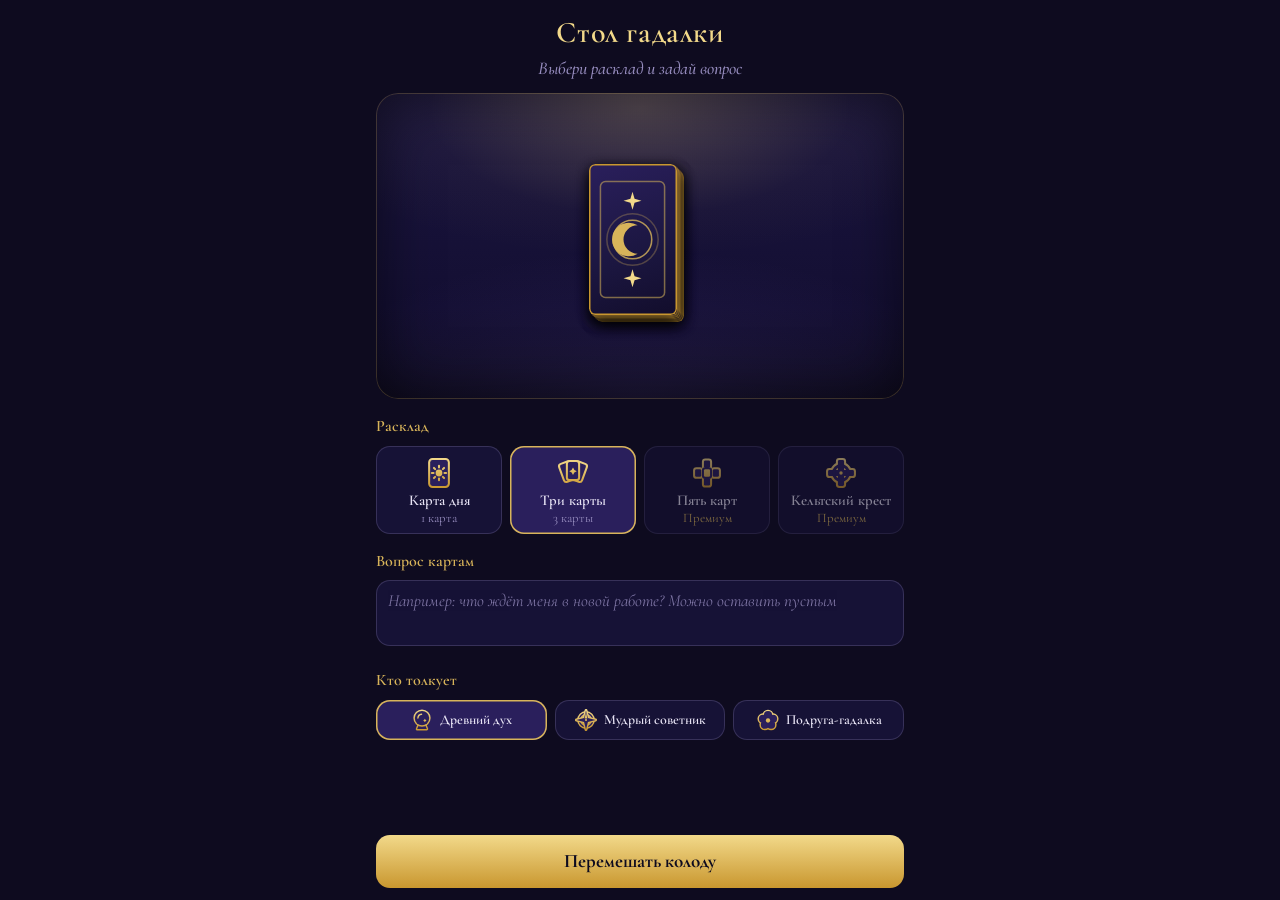
==== index.html @ 1f590b60 "Стол гадалки: Mini App для TarotAI Co-Authored-By: Claude Opus 5.5 (1M context) <noreply@anthropic.c" ====
<!doctype html>
<html lang="ru">
<head>
  <meta charset="utf-8">
  <meta name="viewport" content="width=device-width, initial-scale=1, viewport-fit=cover, user-scalable=no">
  <meta name="color-scheme" content="dark">
  <meta name="theme-color" content="#0E0B1F">
  <title>Стол гадалки</title>
  <link rel="icon" href="icons/three.svg">
  <script src="https://telegram.org/js/telegram-web-app.js?57"></script>
  <link rel="preconnect" href="https://fonts.googleapis.com">
  <link rel="preconnect" href="https://fonts.gstatic.com" crossorigin>
  <link href="https://fonts.googleapis.com/css2?family=Cormorant+Garamond:ital,wght@0,500;0,600;0,700;1,500&display=swap&subset=cyrillic" rel="stylesheet">
  <link rel="stylesheet" href="style.css">
</head>
<body>
  <main class="app" id="app" data-stage="setup">
    <header class="top">
      <h1>Стол гадалки</h1>
      <p class="hint" id="hint" aria-live="polite">Выбери расклад и задай вопрос</p>
    </header>

    <section class="table" id="table" aria-label="Стол">
      <div class="candle" aria-hidden="true"></div>
      <div class="deck" id="deck" aria-hidden="true"></div>
      <div class="slots" id="slots"></div>
      <div class="fan" id="fan" role="group" aria-label="Колода веером"></div>
    </section>

    <p class="note" id="note" hidden></p>

    <section class="panel setup" id="setup">
      <fieldset class="spreads" id="spreads">
        <legend>Расклад</legend>
      </fieldset>

      <label class="question">
        <span class="legend">Вопрос картам</span>
        <textarea id="question" rows="2" maxlength="400"
                  placeholder="Например: что ждёт меня в новой работе? Можно оставить пустым"></textarea>
      </label>

      <fieldset class="personas" id="personas">
        <legend>Кто толкует</legend>
      </fieldset>
    </section>

    <section class="panel reading" id="reading" aria-live="polite">
      <ol class="drawn" id="drawn"></ol>
    </section>

    <div class="bar" id="bar">
      <button class="primary" id="primary" type="button"></button>
    </div>
  </main>

  <div class="zoom" id="zoom" hidden>
    <div class="zoom-card" id="zoom-card"></div>
    <div class="zoom-text">
      <p class="zoom-pos" id="zoom-pos"></p>
      <h2 id="zoom-name"></h2>
      <p class="zoom-keys" id="zoom-keys"></p>
    </div>
    <button class="zoom-close" id="zoom-close" type="button">Вернуться к столу</button>
  </div>

  <script src="app.js" type="module"></script>
</body>
</html>
---- style.css ----
/* «Ночная мистика»: same palette as bot/design.py. The table is always dark, whatever the Telegram theme. */
:root {
  --night: #0E0B1F;
  --indigo: #1B1640;
  --violet: #2A1F5C;
  --gold: #D8B45A;
  --gold-light: #F2D98A;
  --gold-deep: #C9972F;
  --moon: #E8E4F5;
  --muted: #968CBE;
  --accent: #9B7BFF;            /* persona glow, set from app.js */
  --serif: "Cormorant Garamond", "Cormorant", Georgia, "Times New Roman", serif;
  --gutter: 16px;
  --radius-card: 7%;
  --vh: var(--tg-viewport-stable-height, 100dvh);
  --back-art: url("data:image/svg+xml,%3Csvg xmlns='http://www.w3.org/2000/svg' viewBox='0 0 60 100'%3E%3Cg fill='none' stroke='%23D8B45A' stroke-width='1.2'%3E%3Crect x='5' y='5' width='50' height='90' rx='4' opacity='.55'/%3E%3Ccircle cx='30' cy='50' r='15' opacity='.8'/%3E%3Ccircle cx='30' cy='50' r='20' opacity='.3'/%3E%3C/g%3E%3Cpath d='M34 39a11 11 0 1 0 0 22a13 13 0 1 1 0-22z' fill='%23D8B45A'/%3E%3Cpath d='M30 13l1.6 5.4L37 20l-5.4 1.6L30 27l-1.6-5.4L23 20l5.4-1.6zM30 73l1.6 5.4L37 80l-5.4 1.6L30 87l-1.6-5.4L23 80l5.4-1.6z' fill='%23F2D98A'/%3E%3C/svg%3E");
}

* { box-sizing: border-box; }

html, body {
  margin: 0;
  background: var(--night);
  color: var(--moon);
  font-family: var(--serif);
  font-size: 18px;
  line-height: 1.4;
  -webkit-tap-highlight-color: transparent;
  overscroll-behavior: none;
}

button, textarea { font: inherit; color: inherit; }

.app {
  min-height: var(--vh);
  display: flex;
  flex-direction: column;
  padding: 12px 0 calc(12px + env(safe-area-inset-bottom));
}

/* ---- header ---- */
.top { padding: 0 var(--gutter); text-align: center; }
.top h1 {
  margin: 0;
  font-size: 30px;
  font-weight: 600;
  letter-spacing: .02em;
  color: var(--gold-light);
}
.hint {
  margin: 2px 0 0;
  min-height: 1.4em;
  color: var(--muted);
  font-style: italic;
  font-weight: 500;
}

/* ---- the table: velvet cloth lit by one candle ---- */
.table {
  position: relative;
  margin: 12px var(--gutter) 0;
  height: 34vh;
  min-height: 210px;
  border-radius: 22px;
  background:
    radial-gradient(120% 90% at 50% 0%, rgba(216, 180, 90, .10), transparent 60%),
    radial-gradient(90% 70% at 50% 100%, rgba(155, 123, 255, .10), transparent 70%),
    linear-gradient(180deg, var(--indigo), #140F33 70%, var(--night));
  box-shadow: inset 0 0 0 1px rgba(216, 180, 90, .22), inset 0 0 60px rgba(0, 0, 0, .55);
  overflow: hidden;
  transition: height .5s cubic-bezier(.2, .8, .2, 1);
}
.app:not([data-stage="setup"]) .table { height: calc(var(--vh) - 180px); min-height: 360px; }
.app[data-stage="reveal"] .table { min-height: 0; } /* app.js fits it to the spread */

.candle {
  position: absolute; inset: -30% 10% auto; height: 70%;
  background: radial-gradient(closest-side, rgba(242, 217, 138, .16), transparent);
  pointer-events: none;
  animation: flicker 5s ease-in-out infinite;
}
@keyframes flicker { 0%, 100% { opacity: .85; } 40% { opacity: 1; } 55% { opacity: .75; } 70% { opacity: .95; } }

/* ---- cards ---- */
.card {
  position: absolute;
  width: var(--w, 64px);
  aspect-ratio: 350 / 600;
  perspective: 900px;
  transition: left .45s cubic-bezier(.2, .8, .2, 1), top .45s cubic-bezier(.2, .8, .2, 1),
              width .45s cubic-bezier(.2, .8, .2, 1), transform .45s cubic-bezier(.2, .8, .2, 1), opacity .3s;
}
.card-inner {
  position: absolute; inset: 0;
  transform-style: preserve-3d;
  transition: transform .8s cubic-bezier(.3, 1.4, .5, 1);
}
.card.open .card-inner { transform: rotateY(180deg); }
.face {
  position: absolute; inset: 0;
  border-radius: var(--radius-card) / calc(var(--radius-card) * 350 / 600);
  backface-visibility: hidden;
  -webkit-backface-visibility: hidden;
  overflow: hidden;
}
.face.back {
  background: var(--back-art) center / 88% auto no-repeat, linear-gradient(160deg, var(--violet), var(--indigo) 60%, #120D2B);
  box-shadow: inset 0 0 0 1.5px var(--gold-deep), 0 4px 14px rgba(0, 0, 0, .45);
}
.face.front {
  transform: rotateY(180deg);
  background: var(--night);
  box-shadow: 0 0 0 1.5px var(--gold), 0 0 22px color-mix(in srgb, var(--accent) 55%, transparent);
}
.face.front img { width: 100%; height: 100%; object-fit: cover; display: block; }
.card.reversed .face.front img { transform: rotate(180deg); }

/* setup: a squared deck in the middle of the table */
.deck { position: absolute; left: 50%; top: 50%; width: 0; height: 0; }
.deck .card { --w: 88px; left: -44px; top: -75px; }
.deck.riffle .card:nth-child(odd) { animation: riffle-l .6s ease-in-out 2; }
.deck.riffle .card:nth-child(even) { animation: riffle-r .6s ease-in-out 2; }
@keyframes riffle-l { 50% { transform: translateX(-58px) rotate(-9deg); } }
@keyframes riffle-r { 50% { transform: translateX(58px) rotate(9deg); } }
.app:not([data-stage="setup"]):not([data-stage="shuffle"]) .deck { opacity: 0; pointer-events: none; }
.deck { transition: opacity .4s; }

/* the fan along the bottom edge of the table */
.fan { position: absolute; left: 0; right: 0; bottom: 0; height: 150px; pointer-events: none; }
.fan .card {
  --w: 62px;
  left: calc(50% - 31px);
  top: 26px;
  transform-origin: 50% 330%;
  cursor: pointer;
  pointer-events: auto;
}
.fan .card:focus-visible { outline: none; }
.fan .card:focus-visible .face.back { box-shadow: inset 0 0 0 1.5px var(--gold-deep), 0 0 0 3px var(--gold-light); }
@media (hover: hover) { .fan .card:hover { top: 12px; } }

/* spread positions */
.slots { position: absolute; inset: 0; }
.slot {
  position: absolute;
  border-radius: 8px;
  border: 1px dashed rgba(216, 180, 90, .35);
  transition: left .45s, top .45s, width .45s, height .45s;
}
.slot.next { border-color: var(--gold-light); box-shadow: 0 0 16px rgba(242, 217, 138, .25); }
.slot.cross { transform: rotate(90deg); }
.slot-label {
  position: absolute; left: 50%; transform: translateX(-50%);
  white-space: nowrap;
  font-size: 14px; font-weight: 600; color: var(--muted);
  transition: left .45s, top .45s, color .3s;
  pointer-events: none;
}
.slot-label.open { color: var(--gold-light); }
.slot-num {
  position: absolute;
  min-width: 20px; height: 20px; padding: 0 5px;
  border-radius: 10px;
  background: var(--night); color: var(--gold-light);
  box-shadow: 0 0 0 1px var(--gold-deep);
  font-size: 13px; font-weight: 700; line-height: 20px; text-align: center;
  pointer-events: none;
  z-index: 4;
  transition: left .45s, top .45s;
}
.slots .card { cursor: pointer; z-index: 2; }
.slots .card.cross { transform: rotate(90deg); z-index: 3; }
.slots .card:focus-visible { outline: 2px solid var(--gold-light); outline-offset: 3px; border-radius: 6px; }

/* ---- panels ---- */
.panel { padding: 16px var(--gutter) 8px; }
.app:not([data-stage="setup"]) .setup { display: none; }
.app:not([data-stage="reveal"]):not([data-stage="done"]) .reading { display: none; }

fieldset { border: 0; margin: 0 0 16px; padding: 0; min-width: 0; }
legend, .legend {
  display: block;
  padding: 0;
  margin-bottom: 8px;
  font-size: 16px; font-weight: 600;
  color: var(--gold);
}

.spreads-row { display: grid; grid-template-columns: repeat(4, 1fr); gap: 8px; }
.opt {
  position: relative;
  display: flex; flex-direction: column; align-items: center; gap: 2px;
  padding: 10px 4px 8px;
  border-radius: 14px;
  background: rgba(27, 22, 64, .7);
  box-shadow: inset 0 0 0 1px rgba(150, 140, 190, .25);
  text-align: center; line-height: 1.15;
  cursor: pointer;
  transition: box-shadow .2s, background .2s;
}
.opt input { position: absolute; opacity: 0; pointer-events: none; }
.opt img { width: 34px; height: 34px; }
.opt .name { font-size: 15px; font-weight: 600; }
.opt .sub { font-size: 13px; color: var(--muted); }
.opt:has(input:checked) { background: var(--violet); box-shadow: inset 0 0 0 1.5px var(--gold); }
.opt:has(input:focus-visible) { box-shadow: inset 0 0 0 1.5px var(--gold), 0 0 0 3px rgba(242, 217, 138, .45); }
.opt.locked { opacity: .55; cursor: not-allowed; }
.opt.locked .sub { color: var(--gold); }

.personas-row { display: grid; grid-template-columns: repeat(3, 1fr); gap: 8px; }
.personas-row .opt { flex-direction: row; justify-content: center; gap: 6px; padding: 8px 6px; }
.personas-row .opt img { width: 24px; height: 24px; flex: none; }
.personas-row .opt .name { font-size: 14px; text-align: left; }

.question { display: block; margin-bottom: 16px; }
textarea {
  width: 100%;
  resize: none;
  padding: 10px 12px;
  border: 0; border-radius: 14px;
  background: rgba(27, 22, 64, .7);
  box-shadow: inset 0 0 0 1px rgba(150, 140, 190, .25);
  font-size: 17px; line-height: 1.35;
  outline: none;
}
textarea::placeholder { color: var(--muted); opacity: .8; font-style: italic; }
textarea:focus { box-shadow: inset 0 0 0 1.5px var(--gold); }

/* revealed cards, in position order */
.drawn { list-style: none; margin: 0; padding: 0; display: grid; gap: 10px; }
.drawn li { display: grid; grid-template-columns: 26px 1fr; gap: 0 6px; }
.drawn .n { grid-row: span 2; color: var(--gold); font-weight: 700; text-align: right; }
.drawn .t { font-weight: 600; }
.drawn .t em { color: var(--muted); font-weight: 500; }
.drawn .k { color: var(--muted); font-size: 16px; }
.drawn li.hidden .t { color: var(--muted); font-style: italic; font-weight: 500; }

.note {
  margin: 12px var(--gutter) 0;
  padding: 12px 14px;
  border-radius: 14px;
  background: rgba(42, 31, 92, .6);
  box-shadow: inset 0 0 0 1px rgba(216, 180, 90, .35);
  text-align: center;
}

/* own button — used only when the page is opened outside Telegram */
.bar {
  position: sticky; bottom: 0;
  margin-top: auto;
  padding: 20px var(--gutter) 0;
  background: linear-gradient(transparent, var(--night) 22px);
}
.bar[hidden] { display: none; }
.primary {
  width: 100%;
  padding: 13px 16px;
  border: 0; border-radius: 14px;
  background: linear-gradient(180deg, var(--gold-light), var(--gold-deep));
  color: var(--night);
  font-size: 19px; font-weight: 700;
  cursor: pointer;
}
.primary:disabled { opacity: .45; cursor: default; }
.primary:focus-visible { outline: 2px solid var(--moon); outline-offset: 3px; }

/* ---- a card up close ---- */
.zoom {
  position: fixed; inset: 0; z-index: 10;
  display: flex; flex-direction: column; align-items: center; justify-content: center; gap: 14px;
  padding: 24px var(--gutter);
  background: rgba(14, 11, 31, .94);
  backdrop-filter: blur(6px);
}
.zoom[hidden] { display: none; }
.zoom-card { width: min(62vw, 250px); aspect-ratio: 350 / 600; }
.zoom-card img {
  width: 100%; height: 100%; object-fit: cover; border-radius: 12px;
  box-shadow: 0 0 0 1.5px var(--gold), 0 0 40px color-mix(in srgb, var(--accent) 60%, transparent);
}
.zoom-card.reversed img { transform: rotate(180deg); }
.zoom-text { text-align: center; max-width: 34ch; }
.zoom-pos { margin: 0; color: var(--gold); font-weight: 600; }
.zoom-text h2 { margin: 0; font-size: 26px; font-weight: 600; color: var(--gold-light); line-height: 1.15; }
.zoom-keys { margin: 6px 0 0; color: var(--moon); }
.zoom-close {
  margin-top: 4px; padding: 8px 18px;
  border: 0; border-radius: 12px;
  background: transparent; box-shadow: inset 0 0 0 1px rgba(216, 180, 90, .5);
  color: var(--gold-light); font-size: 17px; font-weight: 600;
  cursor: pointer;
}

@media (prefers-reduced-motion: reduce) {
  .candle, .deck.riffle .card { animation: none !important; }
  .card, .slot, .slot-label, .slot-num, .table { transition-duration: .01s !important; }
  .card-inner { transition: transform .25s ease; }
}

@media (min-width: 560px) {
  .app { max-width: 560px; margin: 0 auto; }
}
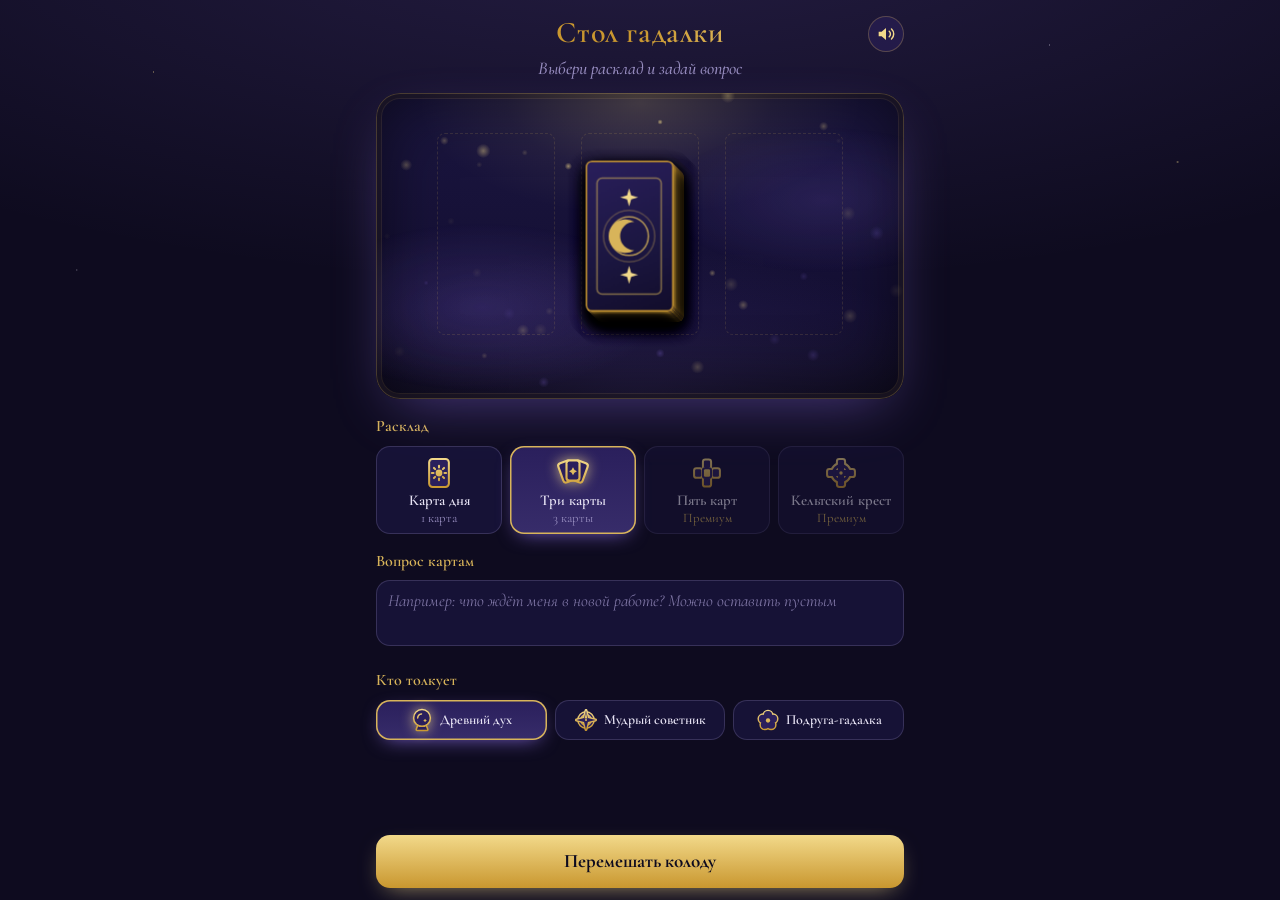
==== commit 8b896d28: "Table ritual: riffle and cut, finger-scrub fan, arc flights with sparks, 3D flips with glint and hol" ====
--- a/index.html
+++ b/index.html
@@ -11,20 +11,30 @@
   <link rel="preconnect" href="https://fonts.googleapis.com">
   <link rel="preconnect" href="https://fonts.gstatic.com" crossorigin>
   <link href="https://fonts.googleapis.com/css2?family=Cormorant+Garamond:ital,wght@0,500;0,600;0,700;1,500&display=swap&subset=cyrillic" rel="stylesheet">
-  <link rel="stylesheet" href="style.css">
+  <link rel="stylesheet" href="style.css?v=4">
 </head>
 <body>
   <main class="app" id="app" data-stage="setup">
     <header class="top">
       <h1>Стол гадалки</h1>
       <p class="hint" id="hint" aria-live="polite">Выбери расклад и задай вопрос</p>
+      <button class="sound" id="sound" type="button" aria-pressed="true" aria-label="Звук">
+        <svg viewBox="0 0 24 24" aria-hidden="true">
+          <path d="M4 9.5h3.2L12 5.5v13l-4.8-4H4z" fill="currentColor"/>
+          <path class="wave" d="M15.5 9a4 4 0 0 1 0 6M18 6.5a7.5 7.5 0 0 1 0 11" fill="none" stroke="currentColor" stroke-width="1.6" stroke-linecap="round"/>
+          <path class="mute" d="M16 9.5l5 5m0-5l-5 5" fill="none" stroke="currentColor" stroke-width="1.6" stroke-linecap="round"/>
+        </svg>
+      </button>
     </header>
 
     <section class="table" id="table" aria-label="Стол">
+      <div class="aura" aria-hidden="true"></div>
       <div class="candle" aria-hidden="true"></div>
+      <canvas class="motes" id="motes" aria-hidden="true"></canvas>
+      <svg class="lines" id="lines" aria-hidden="true"></svg>
       <div class="deck" id="deck" aria-hidden="true"></div>
       <div class="slots" id="slots"></div>
-      <div class="fan" id="fan" role="group" aria-label="Колода веером"></div>
+      <div class="fan" id="fan" role="group" aria-label="Колода веером: веди пальцем и отпусти на своей карте"></div>
     </section>
 
     <p class="note" id="note" hidden></p>
@@ -54,6 +64,8 @@
     </div>
   </main>
 
+  <canvas class="sparks" id="sparks" aria-hidden="true"></canvas>
+
   <div class="zoom" id="zoom" hidden>
     <div class="zoom-card" id="zoom-card"></div>
     <div class="zoom-text">
@@ -64,6 +76,6 @@
     <button class="zoom-close" id="zoom-close" type="button">Вернуться к столу</button>
   </div>
 
-  <script src="app.js" type="module"></script>
+  <script src="app.js?v=4" type="module"></script>
 </body>
 </html>
--- a/style.css
+++ b/style.css
@@ -1,4 +1,10 @@
 /* «Ночная мистика»: same palette as bot/design.py. The table is always dark, whatever the Telegram theme. */
+@property --accent {
+  syntax: "<color>";
+  inherits: true;
+  initial-value: #9B7BFF;
+}
+
 :root {
   --night: #0E0B1F;
   --indigo: #1B1640;
@@ -8,26 +14,47 @@
   --gold-deep: #C9972F;
   --moon: #E8E4F5;
   --muted: #968CBE;
-  --accent: #9B7BFF;            /* persona glow, set from app.js */
+  --accent: #9B7BFF;            /* persona colour, set from app.js; animates thanks to @property */
+  --tilt-x: 0deg;               /* phone tilt, set from app.js while cards are open */
+  --tilt-y: 0deg;
+  --foil: 50%;
   --serif: "Cormorant Garamond", "Cormorant", Georgia, "Times New Roman", serif;
   --gutter: 16px;
-  --radius-card: 7%;
   --vh: var(--tg-viewport-stable-height, 100dvh);
+  --ease-out: cubic-bezier(.2, .8, .2, 1);
   --back-art: url("data:image/svg+xml,%3Csvg xmlns='http://www.w3.org/2000/svg' viewBox='0 0 60 100'%3E%3Cg fill='none' stroke='%23D8B45A' stroke-width='1.2'%3E%3Crect x='5' y='5' width='50' height='90' rx='4' opacity='.55'/%3E%3Ccircle cx='30' cy='50' r='15' opacity='.8'/%3E%3Ccircle cx='30' cy='50' r='20' opacity='.3'/%3E%3C/g%3E%3Cpath d='M34 39a11 11 0 1 0 0 22a13 13 0 1 1 0-22z' fill='%23D8B45A'/%3E%3Cpath d='M30 13l1.6 5.4L37 20l-5.4 1.6L30 27l-1.6-5.4L23 20l5.4-1.6zM30 73l1.6 5.4L37 80l-5.4 1.6L30 87l-1.6-5.4L23 80l5.4-1.6z' fill='%23F2D98A'/%3E%3C/svg%3E");
+  transition: --accent .9s ease;
 }
 
 * { box-sizing: border-box; }
 
 html, body {
   margin: 0;
-  background: var(--night);
   color: var(--moon);
   font-family: var(--serif);
   font-size: 18px;
   line-height: 1.4;
   -webkit-tap-highlight-color: transparent;
+  -webkit-user-select: none;
+  user-select: none;
   overscroll-behavior: none;
 }
+html {
+  background: var(--night);
+}
+body {
+  min-height: 100vh;
+  /* a faint sky: a few fixed stars around the table */
+  background:
+    radial-gradient(1px 1px at 12% 8%, rgba(242, 217, 138, .7), transparent),
+    radial-gradient(1px 1px at 82% 5%, rgba(232, 228, 245, .6), transparent),
+    radial-gradient(1.5px 1.5px at 92% 18%, rgba(242, 217, 138, .5), transparent),
+    radial-gradient(1px 1px at 6% 30%, rgba(232, 228, 245, .45), transparent),
+    radial-gradient(1px 1px at 70% 12%, rgba(232, 228, 245, .4), transparent),
+    radial-gradient(120% 60% at 50% -10%, color-mix(in srgb, var(--accent) 16%, transparent), transparent 70%),
+    var(--night);
+}
+textarea { -webkit-user-select: text; user-select: text; }
 
 button, textarea { font: inherit; color: inherit; }
 
@@ -39,143 +66,253 @@
 }
 
 /* ---- header ---- */
-.top { padding: 0 var(--gutter); text-align: center; }
+.top { position: relative; padding: 0 var(--gutter); text-align: center; }
+.top h1 { margin: 0 44px !important; }
 .top h1 {
   margin: 0;
   font-size: 30px;
   font-weight: 600;
   letter-spacing: .02em;
-  color: var(--gold-light);
-}
+  background: linear-gradient(100deg, var(--gold-deep) 20%, var(--gold-light) 40%, #FFF6D6 50%, var(--gold-light) 60%, var(--gold-deep) 80%);
+  background-size: 250% 100%;
+  -webkit-background-clip: text;
+  background-clip: text;
+  color: transparent;
+  animation: shimmer 7s linear infinite;
+}
+@keyframes shimmer { from { background-position: 100% 0; } to { background-position: -150% 0; } }
 .hint {
   margin: 2px 0 0;
   min-height: 1.4em;
   color: var(--muted);
   font-style: italic;
   font-weight: 500;
-}
+  transition: opacity .25s;
+  text-wrap: balance;
+}
+.hint.fade { opacity: 0; }
+.sound {
+  position: absolute; right: var(--gutter); top: 4px;
+  width: 36px; height: 36px; padding: 7px;
+  border: 0; border-radius: 50%;
+  background: rgba(42, 31, 92, .55);
+  box-shadow: inset 0 0 0 1px rgba(216, 180, 90, .3);
+  color: var(--gold-light);
+  cursor: pointer;
+}
+.sound svg { width: 100%; height: 100%; display: block; }
+.sound .mute { display: none; }
+.sound[aria-pressed="false"] { color: var(--muted); }
+.sound[aria-pressed="false"] .wave { display: none; }
+.sound[aria-pressed="false"] .mute { display: inline; }
+.sound:focus-visible { outline: 2px solid var(--gold-light); outline-offset: 2px; }
 
 /* ---- the table: velvet cloth lit by one candle ---- */
 .table {
   position: relative;
   margin: 12px var(--gutter) 0;
   height: 34vh;
-  min-height: 210px;
-  border-radius: 22px;
+  min-height: 220px;
+  border-radius: 24px;
   background:
-    radial-gradient(120% 90% at 50% 0%, rgba(216, 180, 90, .10), transparent 60%),
-    radial-gradient(90% 70% at 50% 100%, rgba(155, 123, 255, .10), transparent 70%),
+    radial-gradient(90% 70% at 50% 100%, color-mix(in srgb, var(--accent) 14%, transparent), transparent 70%),
     linear-gradient(180deg, var(--indigo), #140F33 70%, var(--night));
-  box-shadow: inset 0 0 0 1px rgba(216, 180, 90, .22), inset 0 0 60px rgba(0, 0, 0, .55);
+  box-shadow:
+    inset 0 0 0 1px rgba(216, 180, 90, .25),
+    inset 0 0 0 5px rgba(14, 11, 31, .6),
+    inset 0 0 0 6px rgba(216, 180, 90, .12),
+    inset 0 0 70px rgba(0, 0, 0, .6),
+    0 20px 60px -20px color-mix(in srgb, var(--accent) 45%, transparent);
   overflow: hidden;
-  transition: height .5s cubic-bezier(.2, .8, .2, 1);
-}
-.app:not([data-stage="setup"]) .table { height: calc(var(--vh) - 180px); min-height: 360px; }
-.app[data-stage="reveal"] .table { min-height: 0; } /* app.js fits it to the spread */
+  isolation: isolate;
+  opacity: 0;
+  transform: translateY(14px) scale(.98);
+  transition: height .6s var(--ease-out), opacity .9s ease, transform .9s var(--ease-out), box-shadow .9s;
+}
+.app.lit .table { opacity: 1; transform: none; }
+.app:not([data-stage="setup"]) .table { height: calc(var(--vh) - 170px); min-height: 380px; }
+.app[data-stage="reveal"] .table, .app[data-stage="sending"] .table { min-height: 0; } /* app.js fits it */
+
+.aura {
+  position: absolute; inset: 0;
+  background:
+    radial-gradient(50% 40% at 20% 70%, color-mix(in srgb, var(--accent) 22%, transparent), transparent 70%),
+    radial-gradient(45% 35% at 85% 35%, color-mix(in srgb, var(--accent) 16%, transparent), transparent 70%);
+  opacity: .8;
+  animation: aura 14s ease-in-out infinite alternate;
+  pointer-events: none;
+}
+@keyframes aura { from { transform: translate(-4%, 2%) scale(1); } to { transform: translate(4%, -3%) scale(1.12); } }
 
 .candle {
-  position: absolute; inset: -30% 10% auto; height: 70%;
-  background: radial-gradient(closest-side, rgba(242, 217, 138, .16), transparent);
-  pointer-events: none;
-  animation: flicker 5s ease-in-out infinite;
-}
-@keyframes flicker { 0%, 100% { opacity: .85; } 40% { opacity: 1; } 55% { opacity: .75; } 70% { opacity: .95; } }
+  position: absolute; inset: -34% 8% auto; height: 74%;
+  background: radial-gradient(closest-side, rgba(242, 217, 138, .2), rgba(242, 217, 138, .05) 60%, transparent);
+  pointer-events: none;
+  opacity: 0;
+  transition: opacity 1.4s ease .2s;
+}
+.app.lit .candle { opacity: 1; animation: flicker 5s ease-in-out infinite 1.6s; }
+@keyframes flicker { 0%, 100% { opacity: .85; } 35% { opacity: 1; } 52% { opacity: .72; } 70% { opacity: .95; } }
+
+.motes { position: absolute; inset: 0; width: 100%; height: 100%; pointer-events: none; }
+.sparks { position: fixed; inset: 0; width: 100vw; height: 100vh; pointer-events: none; z-index: 20; }
+
+.lines { position: absolute; inset: 0; width: 100%; height: 100%; pointer-events: none; z-index: 1; overflow: visible; }
+.lines path {
+  fill: none; stroke: var(--gold-light); stroke-width: 1.2; stroke-linecap: round; opacity: .75;
+  filter: drop-shadow(0 0 4px rgba(242, 217, 138, .9));
+  stroke-dasharray: var(--len); stroke-dashoffset: var(--len);
+  animation: draw 1.6s var(--ease-out) forwards;
+}
+.lines circle { fill: #FFF6D6; filter: drop-shadow(0 0 6px var(--gold-light)); opacity: 0; animation: star .5s ease forwards; }
+@keyframes draw { to { stroke-dashoffset: 0; } }
+@keyframes star { from { opacity: 0; } to { opacity: 1; } }
 
 /* ---- cards ---- */
 .card {
   position: absolute;
   width: var(--w, 64px);
   aspect-ratio: 350 / 600;
-  perspective: 900px;
-  transition: left .45s cubic-bezier(.2, .8, .2, 1), top .45s cubic-bezier(.2, .8, .2, 1),
-              width .45s cubic-bezier(.2, .8, .2, 1), transform .45s cubic-bezier(.2, .8, .2, 1), opacity .3s;
+  perspective: 1000px;
+  transition: left .5s var(--ease-out), top .5s var(--ease-out), width .5s var(--ease-out),
+              transform .35s var(--ease-out), opacity .35s, filter .35s;
 }
 .card-inner {
   position: absolute; inset: 0;
   transform-style: preserve-3d;
-  transition: transform .8s cubic-bezier(.3, 1.4, .5, 1);
+  -webkit-transform-style: preserve-3d;
+  transition: transform .9s cubic-bezier(.3, 1.35, .45, 1);
 }
 .card.open .card-inner { transform: rotateY(180deg); }
+.card.open.settled .card-inner {
+  transform: rotateY(calc(180deg + var(--tilt-y))) rotateX(var(--tilt-x));
+  transition: transform .18s linear;
+}
 .face {
   position: absolute; inset: 0;
-  border-radius: var(--radius-card) / calc(var(--radius-card) * 350 / 600);
+  border-radius: 7% / 4.1%;
   backface-visibility: hidden;
   -webkit-backface-visibility: hidden;
   overflow: hidden;
 }
 .face.back {
   background: var(--back-art) center / 88% auto no-repeat, linear-gradient(160deg, var(--violet), var(--indigo) 60%, #120D2B);
-  box-shadow: inset 0 0 0 1.5px var(--gold-deep), 0 4px 14px rgba(0, 0, 0, .45);
-}
+  box-shadow: inset 0 0 0 1.5px var(--gold-deep), 0 6px 16px rgba(0, 0, 0, .5);
+}
+.face.back::after { /* a slow sheen over the gold ornament */
+  content: ""; position: absolute; inset: 0;
+  background: linear-gradient(115deg, transparent 35%, rgba(242, 217, 138, .22) 50%, transparent 65%);
+  background-size: 300% 100%;
+  background-position: 120% 0;
+}
+.fan .card.hover .face.back::after, .deck .card .face.back::after { animation: sheen 1.2s ease; }
+@keyframes sheen { from { background-position: 120% 0; } to { background-position: -40% 0; } }
+
 .face.front {
   transform: rotateY(180deg);
   background: var(--night);
-  box-shadow: 0 0 0 1.5px var(--gold), 0 0 22px color-mix(in srgb, var(--accent) 55%, transparent);
+  box-shadow: 0 0 0 1.5px var(--gold), 0 0 24px color-mix(in srgb, var(--accent) 60%, transparent);
 }
 .face.front img { width: 100%; height: 100%; object-fit: cover; display: block; }
 .card.reversed .face.front img { transform: rotate(180deg); }
+/* holographic foil: moves with the phone tilt */
+.face.front::before {
+  content: ""; position: absolute; inset: 0; z-index: 1;
+  background: linear-gradient(115deg,
+    transparent 20%, rgba(155, 123, 255, .28) 32%, rgba(242, 217, 138, .35) 42%,
+    rgba(255, 255, 255, .45) 48%, rgba(79, 179, 169, .28) 56%, transparent 70%);
+  background-size: 260% 260%;
+  background-position: var(--foil) 50%;
+  mix-blend-mode: color-dodge;
+  opacity: .55;
+  pointer-events: none;
+}
+/* one bright glint across the face while it turns over */
+.face.front::after {
+  content: ""; position: absolute; inset: -10%; z-index: 2;
+  background: linear-gradient(105deg, transparent 38%, rgba(255, 250, 230, .85) 50%, transparent 62%);
+  transform: translateX(-120%);
+  pointer-events: none;
+}
+.card.open .face.front::after { animation: glint .9s ease-out .35s; }
+@keyframes glint { to { transform: translateX(120%); } }
+
+.card.major .face.front {
+  box-shadow: 0 0 0 2px var(--gold-light), 0 0 30px rgba(242, 217, 138, .75), 0 0 60px color-mix(in srgb, var(--accent) 50%, transparent);
+  animation: major-glow 2.6s ease-in-out infinite alternate 1s;
+}
+@keyframes major-glow {
+  to { box-shadow: 0 0 0 2px var(--gold-light), 0 0 18px rgba(242, 217, 138, .5), 0 0 40px color-mix(in srgb, var(--accent) 35%, transparent); }
+}
 
 /* setup: a squared deck in the middle of the table */
-.deck { position: absolute; left: 50%; top: 50%; width: 0; height: 0; }
-.deck .card { --w: 88px; left: -44px; top: -75px; }
-.deck.riffle .card:nth-child(odd) { animation: riffle-l .6s ease-in-out 2; }
-.deck.riffle .card:nth-child(even) { animation: riffle-r .6s ease-in-out 2; }
-@keyframes riffle-l { 50% { transform: translateX(-58px) rotate(-9deg); } }
-@keyframes riffle-r { 50% { transform: translateX(58px) rotate(9deg); } }
-.app:not([data-stage="setup"]):not([data-stage="shuffle"]) .deck { opacity: 0; pointer-events: none; }
-.deck { transition: opacity .4s; }
-
-/* the fan along the bottom edge of the table */
-.fan { position: absolute; left: 0; right: 0; bottom: 0; height: 150px; pointer-events: none; }
+.deck { position: absolute; left: 50%; top: 50%; width: 0; height: 0; z-index: 3; transition: opacity .5s; }
+.deck .card { --w: 88px; left: -44px; top: -75px; transition: none; }
+.app[data-stage="pick"] .deck, .app[data-stage="reveal"] .deck, .app[data-stage="sending"] .deck { opacity: 0; pointer-events: none; }
+
+/* the fan along the bottom edge of the table: slide a finger along it, release on your card */
+.fan { position: absolute; left: 0; right: 0; bottom: 0; height: 160px; z-index: 4; touch-action: none; pointer-events: none; }
+.app[data-stage="pick"] .fan { pointer-events: auto; }
 .fan .card {
-  --w: 62px;
-  left: calc(50% - 31px);
-  top: 26px;
-  transform-origin: 50% 330%;
+  --w: 64px;
+  left: calc(50% - 32px);
+  top: 34px;
+  transform-origin: 50% 340%;
   cursor: pointer;
-  pointer-events: auto;
-}
+}
+.fan .card.hover { z-index: 5; filter: drop-shadow(0 0 10px rgba(242, 217, 138, .8)); }
 .fan .card:focus-visible { outline: none; }
 .fan .card:focus-visible .face.back { box-shadow: inset 0 0 0 1.5px var(--gold-deep), 0 0 0 3px var(--gold-light); }
-@media (hover: hover) { .fan .card:hover { top: 12px; } }
 
 /* spread positions */
-.slots { position: absolute; inset: 0; }
+.slots { position: absolute; inset: 0; z-index: 2; }
 .slot {
   position: absolute;
   border-radius: 8px;
-  border: 1px dashed rgba(216, 180, 90, .35);
-  transition: left .45s, top .45s, width .45s, height .45s;
-}
-.slot.next { border-color: var(--gold-light); box-shadow: 0 0 16px rgba(242, 217, 138, .25); }
+  border: 1px dashed rgba(216, 180, 90, .3);
+  transition: left .5s var(--ease-out), top .5s var(--ease-out), width .5s var(--ease-out), height .5s var(--ease-out),
+              border-color .3s, box-shadow .3s, opacity .4s;
+}
+.app[data-stage="setup"] .slot { opacity: .5; }
+.slot.next {
+  border-color: var(--gold-light);
+  box-shadow: 0 0 18px rgba(242, 217, 138, .3), inset 0 0 18px rgba(242, 217, 138, .12);
+  animation: beckon 1.6s ease-in-out infinite;
+}
+@keyframes beckon { 50% { box-shadow: 0 0 6px rgba(242, 217, 138, .15), inset 0 0 8px rgba(242, 217, 138, .05); } }
 .slot.cross { transform: rotate(90deg); }
+.slot.filled { opacity: 0; }
 .slot-label {
-  position: absolute; left: 50%; transform: translateX(-50%);
+  position: absolute; transform: translateX(-50%);
   white-space: nowrap;
   font-size: 14px; font-weight: 600; color: var(--muted);
-  transition: left .45s, top .45s, color .3s;
-  pointer-events: none;
-}
-.slot-label.open { color: var(--gold-light); }
+  transition: left .5s var(--ease-out), top .5s var(--ease-out), color .4s, opacity .4s;
+  pointer-events: none;
+}
+.app[data-stage="setup"] .slot-label, .app[data-stage="setup"] .slot-num { opacity: 0; }
+.slot-label.open { color: var(--gold-light); text-shadow: 0 0 10px rgba(242, 217, 138, .5); }
 .slot-num {
-  position: absolute;
+  position: absolute; z-index: 4;
   min-width: 20px; height: 20px; padding: 0 5px;
   border-radius: 10px;
   background: var(--night); color: var(--gold-light);
   box-shadow: 0 0 0 1px var(--gold-deep);
   font-size: 13px; font-weight: 700; line-height: 20px; text-align: center;
   pointer-events: none;
-  z-index: 4;
-  transition: left .45s, top .45s;
+  transition: left .5s var(--ease-out), top .5s var(--ease-out), opacity .4s;
 }
 .slots .card { cursor: pointer; z-index: 2; }
 .slots .card.cross { transform: rotate(90deg); z-index: 3; }
 .slots .card:focus-visible { outline: 2px solid var(--gold-light); outline-offset: 3px; border-radius: 6px; }
+.app[data-stage="sending"] .slots .card { filter: brightness(1.25) drop-shadow(0 0 16px rgba(242, 217, 138, .9)); transform: translateY(-6px); }
+.app[data-stage="sending"] .slots .card.cross { transform: rotate(90deg) translateX(-6px); }
 
 /* ---- panels ---- */
 .panel { padding: 16px var(--gutter) 8px; }
 .app:not([data-stage="setup"]) .setup { display: none; }
-.app:not([data-stage="reveal"]):not([data-stage="done"]) .reading { display: none; }
+.app:not([data-stage="reveal"]):not([data-stage="sending"]) .reading { display: none; }
+.setup { opacity: 0; transform: translateY(10px); transition: opacity .8s ease .35s, transform .8s var(--ease-out) .35s; }
+.app.lit .setup { opacity: 1; transform: none; }
 
 fieldset { border: 0; margin: 0 0 16px; padding: 0; min-width: 0; }
 legend, .legend {
@@ -196,15 +333,20 @@
   box-shadow: inset 0 0 0 1px rgba(150, 140, 190, .25);
   text-align: center; line-height: 1.15;
   cursor: pointer;
-  transition: box-shadow .2s, background .2s;
-}
+  transition: box-shadow .25s, background .25s, transform .2s;
+}
+.opt:active { transform: scale(.97); }
 .opt input { position: absolute; opacity: 0; pointer-events: none; }
-.opt img { width: 34px; height: 34px; }
+.opt img { width: 34px; height: 34px; transition: filter .3s, transform .3s; }
 .opt .name { font-size: 15px; font-weight: 600; }
 .opt .sub { font-size: 13px; color: var(--muted); }
-.opt:has(input:checked) { background: var(--violet); box-shadow: inset 0 0 0 1.5px var(--gold); }
+.opt:has(input:checked) {
+  background: linear-gradient(180deg, var(--violet), color-mix(in srgb, var(--accent) 22%, var(--indigo)));
+  box-shadow: inset 0 0 0 1.5px var(--gold), 0 6px 20px -8px color-mix(in srgb, var(--accent) 80%, transparent);
+}
+.opt:has(input:checked) img { filter: drop-shadow(0 0 6px rgba(242, 217, 138, .7)); transform: scale(1.06); }
 .opt:has(input:focus-visible) { box-shadow: inset 0 0 0 1.5px var(--gold), 0 0 0 3px rgba(242, 217, 138, .45); }
-.opt.locked { opacity: .55; cursor: not-allowed; }
+.opt.locked { opacity: .5; cursor: not-allowed; }
 .opt.locked .sub { color: var(--gold); }
 
 .personas-row { display: grid; grid-template-columns: repeat(3, 1fr); gap: 8px; }
@@ -222,16 +364,20 @@
   box-shadow: inset 0 0 0 1px rgba(150, 140, 190, .25);
   font-size: 17px; line-height: 1.35;
   outline: none;
+  transition: box-shadow .3s;
 }
 textarea::placeholder { color: var(--muted); opacity: .8; font-style: italic; }
-textarea:focus { box-shadow: inset 0 0 0 1.5px var(--gold); }
+textarea:focus { box-shadow: inset 0 0 0 1.5px var(--gold), 0 0 22px -6px rgba(242, 217, 138, .5); }
 
 /* revealed cards, in position order */
 .drawn { list-style: none; margin: 0; padding: 0; display: grid; gap: 10px; }
 .drawn li { display: grid; grid-template-columns: 26px 1fr; gap: 0 6px; }
+.drawn li.fresh { animation: rise .6s var(--ease-out); }
+@keyframes rise { from { opacity: 0; transform: translateY(8px); } }
 .drawn .n { grid-row: span 2; color: var(--gold); font-weight: 700; text-align: right; }
 .drawn .t { font-weight: 600; }
 .drawn .t em { color: var(--muted); font-weight: 500; }
+.drawn .t .arc { color: var(--gold-light); }
 .drawn .k { color: var(--muted); font-size: 16px; }
 .drawn li.hidden .t { color: var(--muted); font-style: italic; font-weight: 500; }
 
@@ -250,6 +396,7 @@
   margin-top: auto;
   padding: 20px var(--gutter) 0;
   background: linear-gradient(transparent, var(--night) 22px);
+  z-index: 5;
 }
 .bar[hidden] { display: none; }
 .primary {
@@ -260,6 +407,7 @@
   color: var(--night);
   font-size: 19px; font-weight: 700;
   cursor: pointer;
+  box-shadow: 0 8px 24px -10px rgba(242, 217, 138, .7);
 }
 .primary:disabled { opacity: .45; cursor: default; }
 .primary:focus-visible { outline: 2px solid var(--moon); outline-offset: 3px; }
@@ -269,14 +417,30 @@
   position: fixed; inset: 0; z-index: 10;
   display: flex; flex-direction: column; align-items: center; justify-content: center; gap: 14px;
   padding: 24px var(--gutter);
-  background: rgba(14, 11, 31, .94);
-  backdrop-filter: blur(6px);
-}
+  background: radial-gradient(70% 50% at 50% 40%, color-mix(in srgb, var(--accent) 22%, transparent), transparent), rgba(14, 11, 31, .95);
+  -webkit-backdrop-filter: blur(8px);
+  backdrop-filter: blur(8px);
+  animation: fade-in .3s ease;
+}
+@keyframes fade-in { from { opacity: 0; } }
 .zoom[hidden] { display: none; }
-.zoom-card { width: min(62vw, 250px); aspect-ratio: 350 / 600; }
+.zoom-card {
+  position: relative;
+  width: min(62vw, 260px); aspect-ratio: 350 / 600;
+  transform: perspective(900px) rotateY(var(--tilt-y)) rotateX(var(--tilt-x));
+  transition: transform .18s linear;
+  animation: zoom-in .5s var(--ease-out);
+}
+@keyframes zoom-in { from { transform: perspective(900px) scale(.7) rotateY(-25deg); opacity: 0; } }
 .zoom-card img {
-  width: 100%; height: 100%; object-fit: cover; border-radius: 12px;
-  box-shadow: 0 0 0 1.5px var(--gold), 0 0 40px color-mix(in srgb, var(--accent) 60%, transparent);
+  width: 100%; height: 100%; object-fit: cover; border-radius: 12px; display: block;
+  box-shadow: 0 0 0 1.5px var(--gold), 0 0 50px color-mix(in srgb, var(--accent) 60%, transparent);
+}
+.zoom-card::after {
+  content: ""; position: absolute; inset: 0; border-radius: 12px;
+  background: linear-gradient(115deg, transparent 20%, rgba(155, 123, 255, .3) 34%, rgba(255, 255, 255, .45) 48%, rgba(79, 179, 169, .3) 58%, transparent 72%);
+  background-size: 260% 260%; background-position: var(--foil) 50%;
+  mix-blend-mode: color-dodge; opacity: .5; pointer-events: none;
 }
 .zoom-card.reversed img { transform: rotate(180deg); }
 .zoom-text { text-align: center; max-width: 34ch; }
@@ -291,10 +455,9 @@
   cursor: pointer;
 }
 
+/* Everything that answers a tap stays; the ambient motion (sky, candle, sheen, aura) goes. */
 @media (prefers-reduced-motion: reduce) {
-  .candle, .deck.riffle .card { animation: none !important; }
-  .card, .slot, .slot-label, .slot-num, .table { transition-duration: .01s !important; }
-  .card-inner { transition: transform .25s ease; }
+  .top h1, .aura, .app.lit .candle, .card.major .face.front, .slot.next { animation: none; }
 }
 
 @media (min-width: 560px) {
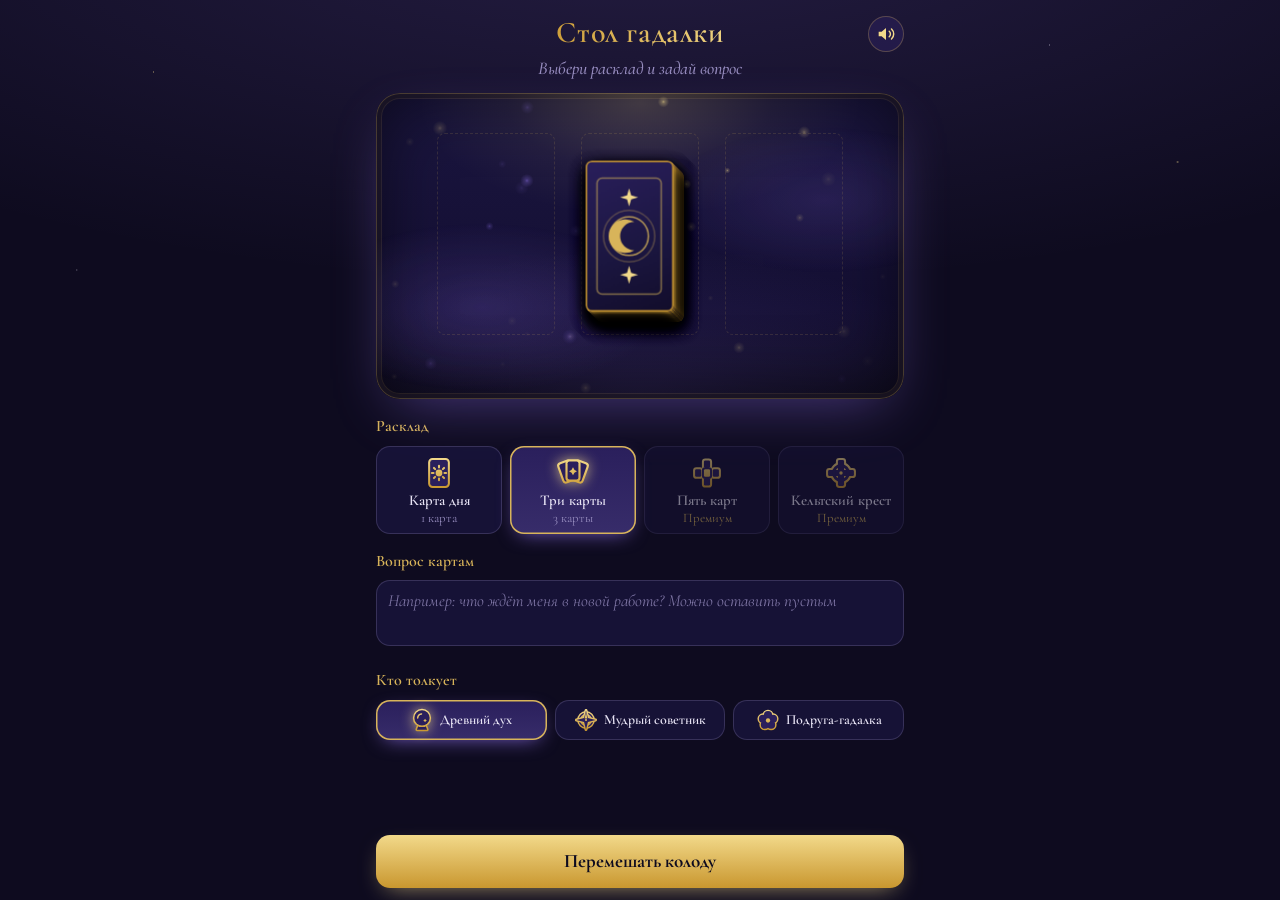
==== commit 77afefc9: "Table performance: sprite particles, no per-frame canvas measuring, per-card JS-smoothed tilt, no en" ====
--- a/index.html
+++ b/index.html
@@ -11,7 +11,7 @@
   <link rel="preconnect" href="https://fonts.googleapis.com">
   <link rel="preconnect" href="https://fonts.gstatic.com" crossorigin>
   <link href="https://fonts.googleapis.com/css2?family=Cormorant+Garamond:ital,wght@0,500;0,600;0,700;1,500&display=swap&subset=cyrillic" rel="stylesheet">
-  <link rel="stylesheet" href="style.css?v=4">
+  <link rel="stylesheet" href="style.css?v=5">
 </head>
 <body>
   <main class="app" id="app" data-stage="setup">
@@ -76,6 +76,6 @@
     <button class="zoom-close" id="zoom-close" type="button">Вернуться к столу</button>
   </div>
 
-  <script src="app.js?v=4" type="module"></script>
+  <script src="app.js?v=5" type="module"></script>
 </body>
 </html>
--- a/style.css
+++ b/style.css
@@ -15,9 +15,7 @@
   --moon: #E8E4F5;
   --muted: #968CBE;
   --accent: #9B7BFF;            /* persona colour, set from app.js; animates thanks to @property */
-  --tilt-x: 0deg;               /* phone tilt, set from app.js while cards are open */
-  --tilt-y: 0deg;
-  --foil: 50%;
+  --foil: 50%;                  /* foil sheen position, set per card from the phone tilt */
   --serif: "Cormorant Garamond", "Cormorant", Georgia, "Times New Roman", serif;
   --gutter: 16px;
   --vh: var(--tg-viewport-stable-height, 100dvh);
@@ -78,7 +76,7 @@
   -webkit-background-clip: text;
   background-clip: text;
   color: transparent;
-  animation: shimmer 7s linear infinite;
+  animation: shimmer 2.8s ease-in-out 1.2s 1 both;
 }
 @keyframes shimmer { from { background-position: 100% 0; } to { background-position: -150% 0; } }
 .hint {
@@ -184,10 +182,7 @@
   transition: transform .9s cubic-bezier(.3, 1.35, .45, 1);
 }
 .card.open .card-inner { transform: rotateY(180deg); }
-.card.open.settled .card-inner {
-  transform: rotateY(calc(180deg + var(--tilt-y))) rotateX(var(--tilt-x));
-  transition: transform .18s linear;
-}
+.card.open.settled .card-inner { transition: none; } /* app.js writes the (smoothed) tilt here each frame */
 .face {
   position: absolute; inset: 0;
   border-radius: 7% / 4.1%;
@@ -223,8 +218,7 @@
     rgba(255, 255, 255, .45) 48%, rgba(79, 179, 169, .28) 56%, transparent 70%);
   background-size: 260% 260%;
   background-position: var(--foil) 50%;
-  mix-blend-mode: color-dodge;
-  opacity: .55;
+  opacity: .35;
   pointer-events: none;
 }
 /* one bright glint across the face while it turns over */
@@ -239,15 +233,11 @@
 
 .card.major .face.front {
   box-shadow: 0 0 0 2px var(--gold-light), 0 0 30px rgba(242, 217, 138, .75), 0 0 60px color-mix(in srgb, var(--accent) 50%, transparent);
-  animation: major-glow 2.6s ease-in-out infinite alternate 1s;
-}
-@keyframes major-glow {
-  to { box-shadow: 0 0 0 2px var(--gold-light), 0 0 18px rgba(242, 217, 138, .5), 0 0 40px color-mix(in srgb, var(--accent) 35%, transparent); }
 }
 
 /* setup: a squared deck in the middle of the table */
 .deck { position: absolute; left: 50%; top: 50%; width: 0; height: 0; z-index: 3; transition: opacity .5s; }
-.deck .card { --w: 88px; left: -44px; top: -75px; transition: none; }
+.deck .card { --w: 88px; left: -44px; top: -75px; transition: none; will-change: transform; }
 .app[data-stage="pick"] .deck, .app[data-stage="reveal"] .deck, .app[data-stage="sending"] .deck { opacity: 0; pointer-events: none; }
 
 /* the fan along the bottom edge of the table: slide a finger along it, release on your card */
@@ -259,6 +249,7 @@
   top: 34px;
   transform-origin: 50% 340%;
   cursor: pointer;
+  will-change: transform;
 }
 .fan .card.hover { z-index: 5; filter: drop-shadow(0 0 10px rgba(242, 217, 138, .8)); }
 .fan .card:focus-visible { outline: none; }
@@ -279,7 +270,7 @@
   box-shadow: 0 0 18px rgba(242, 217, 138, .3), inset 0 0 18px rgba(242, 217, 138, .12);
   animation: beckon 1.6s ease-in-out infinite;
 }
-@keyframes beckon { 50% { box-shadow: 0 0 6px rgba(242, 217, 138, .15), inset 0 0 8px rgba(242, 217, 138, .05); } }
+@keyframes beckon { 50% { opacity: .45; } }
 .slot.cross { transform: rotate(90deg); }
 .slot.filled { opacity: 0; }
 .slot-label {
@@ -427,8 +418,6 @@
 .zoom-card {
   position: relative;
   width: min(62vw, 260px); aspect-ratio: 350 / 600;
-  transform: perspective(900px) rotateY(var(--tilt-y)) rotateX(var(--tilt-x));
-  transition: transform .18s linear;
   animation: zoom-in .5s var(--ease-out);
 }
 @keyframes zoom-in { from { transform: perspective(900px) scale(.7) rotateY(-25deg); opacity: 0; } }
@@ -440,7 +429,7 @@
   content: ""; position: absolute; inset: 0; border-radius: 12px;
   background: linear-gradient(115deg, transparent 20%, rgba(155, 123, 255, .3) 34%, rgba(255, 255, 255, .45) 48%, rgba(79, 179, 169, .3) 58%, transparent 72%);
   background-size: 260% 260%; background-position: var(--foil) 50%;
-  mix-blend-mode: color-dodge; opacity: .5; pointer-events: none;
+  opacity: .35; pointer-events: none;
 }
 .zoom-card.reversed img { transform: rotate(180deg); }
 .zoom-text { text-align: center; max-width: 34ch; }
@@ -457,7 +446,7 @@
 
 /* Everything that answers a tap stays; the ambient motion (sky, candle, sheen, aura) goes. */
 @media (prefers-reduced-motion: reduce) {
-  .top h1, .aura, .app.lit .candle, .card.major .face.front, .slot.next { animation: none; }
+  .top h1, .aura, .app.lit .candle, .slot.next { animation: none; }
 }
 
 @media (min-width: 560px) {
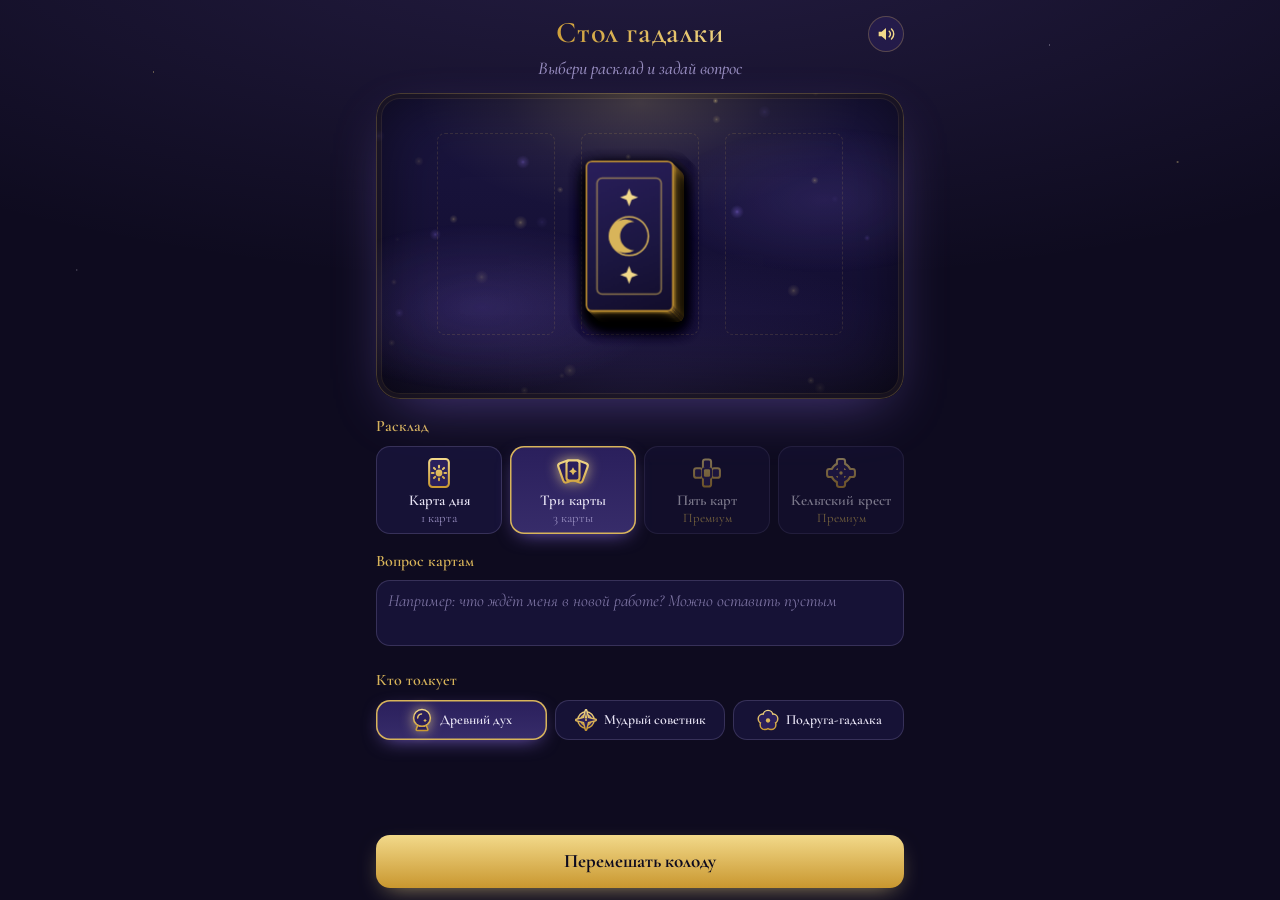
==== commit 41768aa3: "Table: 12 card backs from the bot, level badge; event spreads hidden Co-Authored-By: Claude Opus 5.5" ====
--- a/index.html
+++ b/index.html
@@ -11,11 +11,13 @@
   <link rel="preconnect" href="https://fonts.googleapis.com">
   <link rel="preconnect" href="https://fonts.gstatic.com" crossorigin>
   <link href="https://fonts.googleapis.com/css2?family=Cormorant+Garamond:ital,wght@0,500;0,600;0,700;1,500&display=swap&subset=cyrillic" rel="stylesheet">
-  <link rel="stylesheet" href="style.css?v=5">
+  <link rel="stylesheet" href="style.css?v=6">
+  <link rel="stylesheet" href="backs.css?v=6">
 </head>
 <body>
   <main class="app" id="app" data-stage="setup">
     <header class="top">
+      <span class="lvl" id="lvl" hidden></span>
       <h1>Стол гадалки</h1>
       <p class="hint" id="hint" aria-live="polite">Выбери расклад и задай вопрос</p>
       <button class="sound" id="sound" type="button" aria-pressed="true" aria-label="Звук">
@@ -76,6 +78,6 @@
     <button class="zoom-close" id="zoom-close" type="button">Вернуться к столу</button>
   </div>
 
-  <script src="app.js?v=5" type="module"></script>
+  <script src="app.js?v=6" type="module"></script>
 </body>
 </html>
--- a/style.css
+++ b/style.css
@@ -15,7 +15,9 @@
   --moon: #E8E4F5;
   --muted: #968CBE;
   --accent: #9B7BFF;            /* persona colour, set from app.js; animates thanks to @property */
-  --foil: 50%;                  /* foil sheen position, set per card from the phone tilt */
+  --foil: 50%;
+  --back-bg: linear-gradient(160deg, var(--violet), var(--indigo) 60%, #120D2B);   /* backs.css overrides per skin */
+  --back-edge: var(--gold-deep);                  /* foil sheen position, set per card from the phone tilt */
   --serif: "Cormorant Garamond", "Cormorant", Georgia, "Times New Roman", serif;
   --gutter: 16px;
   --vh: var(--tg-viewport-stable-height, 100dvh);
@@ -89,6 +91,16 @@
   text-wrap: balance;
 }
 .hint.fade { opacity: 0; }
+.lvl {
+  position: absolute; left: var(--gutter); top: 8px;
+  padding: 3px 10px;
+  border-radius: 14px;
+  background: rgba(42, 31, 92, .55);
+  box-shadow: inset 0 0 0 1px rgba(216, 180, 90, .3);
+  color: var(--gold-light);
+  font-size: 15px; font-weight: 700;
+}
+.lvl[hidden] { display: none; }
 .sound {
   position: absolute; right: var(--gutter); top: 4px;
   width: 36px; height: 36px; padding: 7px;
@@ -191,8 +203,8 @@
   overflow: hidden;
 }
 .face.back {
-  background: var(--back-art) center / 88% auto no-repeat, linear-gradient(160deg, var(--violet), var(--indigo) 60%, #120D2B);
-  box-shadow: inset 0 0 0 1.5px var(--gold-deep), 0 6px 16px rgba(0, 0, 0, .5);
+  background: var(--back-art) center / 88% auto no-repeat, var(--back-bg);
+  box-shadow: inset 0 0 0 1.5px var(--back-edge), 0 6px 16px rgba(0, 0, 0, .5);
 }
 .face.back::after { /* a slow sheen over the gold ornament */
   content: ""; position: absolute; inset: 0;
--- a/backs.css
+++ b/backs.css
@@ -0,0 +1,13 @@
+/* Generated by scripts/build_webapp.py — card backs for the table, see BACK_SKINS. */
+.app[data-back="classic"] { --back-bg: linear-gradient(160deg, #2A1F5C, #1B1640 60%, #120D2B); --back-edge: #C9972F; --back-art: url("data:image/svg+xml,%3Csvg xmlns='http://www.w3.org/2000/svg' viewBox='0 0 60 100'%3E%3Crect x='5' y='5' width='50' height='90' rx='4' fill='none' stroke='%23D8B45A' stroke-width='1.2' opacity='.6'/%3E%3Ccircle cx='30' cy='50' r='15' fill='none' stroke='%23D8B45A' stroke-width='1.2'/%3E%3Cpath d='M34 39a11 11 0 1 0 0 22a13 13 0 1 1 0-22z' fill='%23D8B45A'/%3E%3Cpath d='M30 13L31.96 18.04L37 20L31.96 21.96L30 27L28.04 21.96L23 20L28.04 18.04Z' fill='%23F2D98A'/%3E%3Cpath d='M30 73L31.96 78.04L37 80L31.96 81.96L30 87L28.04 81.96L23 80L28.04 78.04Z' fill='%23F2D98A'/%3E%3C/svg%3E"); }
+.app[data-back="moon"] { --back-bg: linear-gradient(160deg, #2B3A67, #16213E 60%, #0B1026); --back-edge: #AFC3E6; --back-art: url("data:image/svg+xml,%3Csvg xmlns='http://www.w3.org/2000/svg' viewBox='0 0 60 100'%3E%3Crect x='5' y='5' width='50' height='90' rx='4' fill='none' stroke='%23AFC3E6' stroke-width='1.2' opacity='.6'/%3E%3Ccircle cx='30' cy='50' r='16' fill='%23DCE6F7'/%3E%3Ccircle cx='25' cy='45' r='3' fill='%23B9C8E3'/%3E%3Ccircle cx='35' cy='55' r='4' fill='%23B9C8E3'/%3E%3Ccircle cx='33' cy='42' r='2' fill='%23B9C8E3'/%3E%3Cpath d='M15 17L15.84 19.16L18 20L15.84 20.84L15 23L14.16 20.84L12 20L14.16 19.16Z' fill='%23DCE6F7'/%3E%3Cpath d='M46 77L46.84 79.16L49 80L46.84 80.84L46 83L45.16 80.84L43 80L45.16 79.16Z' fill='%23DCE6F7'/%3E%3Cpath d='M44 20L44.56 21.44L46 22L44.56 22.56L44 24L43.44 22.56L42 22L43.44 21.44Z' fill='%23DCE6F7'/%3E%3C/svg%3E"); }
+.app[data-back="sun"] { --back-bg: linear-gradient(160deg, #6B3214, #3A1A0C 60%, #1E0E07); --back-edge: #F2B84B; --back-art: url("data:image/svg+xml,%3Csvg xmlns='http://www.w3.org/2000/svg' viewBox='0 0 60 100'%3E%3Crect x='5' y='5' width='50' height='90' rx='4' fill='none' stroke='%23F2B84B' stroke-width='1.2' opacity='.6'/%3E%3Ccircle cx='30' cy='50' r='10' fill='%23F6C85F'/%3E%3Crect x='29' y='27' width='2' height='9' rx='1' fill='%23F6C85F' transform='rotate%280 30 50%29'/%3E%3Crect x='29' y='27' width='2' height='9' rx='1' fill='%23F6C85F' transform='rotate%2830 30 50%29'/%3E%3Crect x='29' y='27' width='2' height='9' rx='1' fill='%23F6C85F' transform='rotate%2860 30 50%29'/%3E%3Crect x='29' y='27' width='2' height='9' rx='1' fill='%23F6C85F' transform='rotate%2890 30 50%29'/%3E%3Crect x='29' y='27' width='2' height='9' rx='1' fill='%23F6C85F' transform='rotate%28120 30 50%29'/%3E%3Crect x='29' y='27' width='2' height='9' rx='1' fill='%23F6C85F' transform='rotate%28150 30 50%29'/%3E%3Crect x='29' y='27' width='2' height='9' rx='1' fill='%23F6C85F' transform='rotate%28180 30 50%29'/%3E%3Crect x='29' y='27' width='2' height='9' rx='1' fill='%23F6C85F' transform='rotate%28210 30 50%29'/%3E%3Crect x='29' y='27' width='2' height='9' rx='1' fill='%23F6C85F' transform='rotate%28240 30 50%29'/%3E%3Crect x='29' y='27' width='2' height='9' rx='1' fill='%23F6C85F' transform='rotate%28270 30 50%29'/%3E%3Crect x='29' y='27' width='2' height='9' rx='1' fill='%23F6C85F' transform='rotate%28300 30 50%29'/%3E%3Crect x='29' y='27' width='2' height='9' rx='1' fill='%23F6C85F' transform='rotate%28330 30 50%29'/%3E%3C/svg%3E"); }
+.app[data-back="stars"] { --back-bg: linear-gradient(160deg, #0B1535, #050A1C); --back-edge: #9FB6FF; --back-art: url("data:image/svg+xml,%3Csvg xmlns='http://www.w3.org/2000/svg' viewBox='0 0 60 100'%3E%3Crect x='5' y='5' width='50' height='90' rx='4' fill='none' stroke='%239FB6FF' stroke-width='1.2' opacity='.6'/%3E%3Cpath d='M16 30L27 22L38 34L46 26M20 72L31 64L41 76' fill='none' stroke='%239FB6FF' stroke-width='.8' opacity='.8'/%3E%3Cpath d='M16 27L16.84 29.16L19 30L16.84 30.84L16 33L15.16 30.84L13 30L15.16 29.16Z' fill='%23E4ECFF'/%3E%3Cpath d='M27 19.5L27.7 21.3L29.5 22L27.7 22.7L27 24.5L26.3 22.7L24.5 22L26.3 21.3Z' fill='%23E4ECFF'/%3E%3Cpath d='M38 30.5L38.98 33.02L41.5 34L38.98 34.98L38 37.5L37.02 34.98L34.5 34L37.02 33.02Z' fill='%23E4ECFF'/%3E%3Cpath d='M46 24L46.56 25.44L48 26L46.56 26.56L46 28L45.44 26.56L44 26L45.44 25.44Z' fill='%23E4ECFF'/%3E%3Cpath d='M20 69.5L20.7 71.3L22.5 72L20.7 72.7L20 74.5L19.3 72.7L17.5 72L19.3 71.3Z' fill='%23E4ECFF'/%3E%3Cpath d='M31 61L31.84 63.16L34 64L31.84 64.84L31 67L30.16 64.84L28 64L30.16 63.16Z' fill='%23E4ECFF'/%3E%3Cpath d='M41 73.5L41.7 75.3L43.5 76L41.7 76.7L41 78.5L40.3 76.7L38.5 76L40.3 75.3Z' fill='%23E4ECFF'/%3E%3Cpath d='M30 45L31.4 48.6L35 50L31.4 51.4L30 55L28.6 51.4L25 50L28.6 48.6Z' fill='%23E4ECFF'/%3E%3C/svg%3E"); }
+.app[data-back="aurora"] { --back-bg: linear-gradient(160deg, #0E3B43, #1C1B4A 55%, #2A0F3D); --back-edge: #7FFFD4; --back-art: url("data:image/svg+xml,%3Csvg xmlns='http://www.w3.org/2000/svg' viewBox='0 0 60 100'%3E%3Crect x='5' y='5' width='50' height='90' rx='4' fill='none' stroke='%237FFFD4' stroke-width='1.2' opacity='.6'/%3E%3Cpath d='M8 38C18 26 28 50 38 38S52 30 54 34' fill='none' stroke='%237FFFD4' stroke-width='2.2' stroke-linecap='round' opacity='.85'/%3E%3Cpath d='M8 50C18 38 28 62 38 50S52 42 54 46' fill='none' stroke='%239B7BFF' stroke-width='2.2' stroke-linecap='round' opacity='.85'/%3E%3Cpath d='M8 62C18 50 28 74 38 62S52 54 54 58' fill='none' stroke='%23E68AB8' stroke-width='2.2' stroke-linecap='round' opacity='.85'/%3E%3C/svg%3E"); }
+.app[data-back="arcana"] { --back-bg: linear-gradient(160deg, #1A1426, #0B0B0F); --back-edge: #D8B45A; --back-art: url("data:image/svg+xml,%3Csvg xmlns='http://www.w3.org/2000/svg' viewBox='0 0 60 100'%3E%3Crect x='5' y='5' width='50' height='90' rx='4' fill='none' stroke='%23D8B45A' stroke-width='1.2' opacity='.6'/%3E%3Cpath d='M30 28L50 66H10Z' fill='none' stroke='%23D8B45A' stroke-width='1.4'/%3E%3Cpath d='M19 54Q30 44 41 54Q30 64 19 54Z' fill='none' stroke='%23F2D98A' stroke-width='1.2'/%3E%3Ccircle cx='30' cy='54' r='3.2' fill='%23F2D98A'/%3E%3Cpath d='M30 14L31.12 16.88L34 18L31.12 19.12L30 22L28.88 19.12L26 18L28.88 16.88Z' fill='%23D8B45A'/%3E%3Cpath d='M30 78L31.12 80.88L34 82L31.12 83.12L30 86L28.88 83.12L26 82L28.88 80.88Z' fill='%23D8B45A'/%3E%3C/svg%3E"); }
+.app[data-back="gold"] { --back-bg: linear-gradient(160deg, #F2D98A, #C9972F 60%, #8A6420); --back-edge: #FFF3C4; --back-art: url("data:image/svg+xml,%3Csvg xmlns='http://www.w3.org/2000/svg' viewBox='0 0 60 100'%3E%3Crect x='5' y='5' width='50' height='90' rx='4' fill='none' stroke='%232A1F5C' stroke-width='1.2' opacity='.6'/%3E%3Cpath d='M34 39a11 11 0 1 0 0 22a13 13 0 1 1 0-22z' fill='%232A1F5C'/%3E%3Cpath d='M30 13L31.96 18.04L37 20L31.96 21.96L30 27L28.04 21.96L23 20L28.04 18.04Z' fill='%232A1F5C'/%3E%3Cpath d='M30 73L31.96 78.04L37 80L31.96 81.96L30 87L28.04 81.96L23 80L28.04 78.04Z' fill='%232A1F5C'/%3E%3C/svg%3E"); }
+.app[data-back="fool"] { --back-bg: linear-gradient(160deg, #F5EBDD, #E0C9A6); --back-edge: #C9972F; --back-art: url("data:image/svg+xml,%3Csvg xmlns='http://www.w3.org/2000/svg' viewBox='0 0 60 100'%3E%3Crect x='5' y='5' width='50' height='90' rx='4' fill='none' stroke='%238A5A2B' stroke-width='1.2' opacity='.6'/%3E%3Ccircle cx='40' cy='26' r='8' fill='%23F2B84B'/%3E%3Cpath d='M8 78L22 60L30 70L40 56L52 78Z' fill='%238A5A2B' opacity='.8'/%3E%3Ccircle cx='22' cy='44' r='4' fill='%23fff' stroke='%23C94F6D' stroke-width='1'/%3E%3Cpath d='M22 48V58' stroke='%235E8C4A' stroke-width='1.2'/%3E%3C/svg%3E"); }
+.app[data-back="pair"] { --back-bg: linear-gradient(160deg, #4A1F3D, #2A1030); --back-edge: #E68AB8; --back-art: url("data:image/svg+xml,%3Csvg xmlns='http://www.w3.org/2000/svg' viewBox='0 0 60 100'%3E%3Crect x='5' y='5' width='50' height='90' rx='4' fill='none' stroke='%23E68AB8' stroke-width='1.2' opacity='.6'/%3E%3Ccircle cx='24' cy='50' r='11' fill='none' stroke='%23F2D98A' stroke-width='1.8'/%3E%3Ccircle cx='36' cy='50' r='11' fill='none' stroke='%23E68AB8' stroke-width='1.8'/%3E%3Cpath d='M30 26c-3-4-9-2-8 3c1 4 8 8 8 8s7-4 8-8c1-5-5-7-8-3z' fill='%23E68AB8'/%3E%3C/svg%3E"); }
+.app[data-back="samhain"] { --back-bg: linear-gradient(160deg, #3A1A06, #120904); --back-edge: #FF8C2A; --back-art: url("data:image/svg+xml,%3Csvg xmlns='http://www.w3.org/2000/svg' viewBox='0 0 60 100'%3E%3Crect x='5' y='5' width='50' height='90' rx='4' fill='none' stroke='%23FF8C2A' stroke-width='1.2' opacity='.6'/%3E%3Cellipse cx='30' cy='54' rx='14' ry='11' fill='%23FF8C2A'/%3E%3Cpath d='M30 43V38' stroke='%236B8E23' stroke-width='2'/%3E%3Cpath d='M23 52l3-3l3 3M31 52l3-3l3 3M24 59q6 4 12 0' fill='none' stroke='%233A1A06' stroke-width='1.5'/%3E%3Cpath d='M34 22a7 7 0 1 0 0 12a8 8 0 1 1 0-12z' fill='%23F2D98A'/%3E%3C/svg%3E"); }
+.app[data-back="newyear"] { --back-bg: linear-gradient(160deg, #0E2A4A, #081629); --back-edge: #CFE8FF; --back-art: url("data:image/svg+xml,%3Csvg xmlns='http://www.w3.org/2000/svg' viewBox='0 0 60 100'%3E%3Crect x='5' y='5' width='50' height='90' rx='4' fill='none' stroke='%23CFE8FF' stroke-width='1.2' opacity='.6'/%3E%3Cg transform='rotate%280 30 50%29'%3E%3Cpath d='M30 34V66M30 40l-4-4M30 40l4-4M30 60l-4 4M30 60l4 4' stroke='%23E8F4FF' stroke-width='1.4' stroke-linecap='round' fill='none'/%3E%3C/g%3E%3Cg transform='rotate%2860 30 50%29'%3E%3Cpath d='M30 34V66M30 40l-4-4M30 40l4-4M30 60l-4 4M30 60l4 4' stroke='%23E8F4FF' stroke-width='1.4' stroke-linecap='round' fill='none'/%3E%3C/g%3E%3Cg transform='rotate%28120 30 50%29'%3E%3Cpath d='M30 34V66M30 40l-4-4M30 40l4-4M30 60l-4 4M30 60l4 4' stroke='%23E8F4FF' stroke-width='1.4' stroke-linecap='round' fill='none'/%3E%3C/g%3E%3Cpath d='M14 16L14.56 17.44L16 18L14.56 18.56L14 20L13.44 18.56L12 18L13.44 17.44Z' fill='%23E8F4FF'/%3E%3Cpath d='M47 82L47.56 83.44L49 84L47.56 84.56L47 86L46.44 84.56L45 84L46.44 83.44Z' fill='%23E8F4FF'/%3E%3C/svg%3E"); }
+.app[data-back="birthday"] { --back-bg: linear-gradient(160deg, #3A1F4F, #1F1233); --back-edge: #FFC6E0; --back-art: url("data:image/svg+xml,%3Csvg xmlns='http://www.w3.org/2000/svg' viewBox='0 0 60 100'%3E%3Crect x='5' y='5' width='50' height='90' rx='4' fill='none' stroke='%23FFC6E0' stroke-width='1.2' opacity='.6'/%3E%3Crect x='26' y='44' width='8' height='24' rx='2' fill='%23FFC6E0'/%3E%3Cpath d='M30 30c4 5 4 9 0 11c-4-2-4-6 0-11z' fill='%23F6C85F'/%3E%3Ccircle cx='14' cy='26' r='1.6' fill='%237FFFD4'/%3E%3Ccircle cx='46' cy='30' r='1.6' fill='%23F6C85F'/%3E%3Ccircle cx='16' cy='74' r='1.6' fill='%23E68AB8'/%3E%3Ccircle cx='44' cy='76' r='1.6' fill='%239B7BFF'/%3E%3Ccircle cx='12' cy='50' r='1.6' fill='%23F6C85F'/%3E%3Ccircle cx='48' cy='56' r='1.6' fill='%237FFFD4'/%3E%3C/svg%3E"); }
